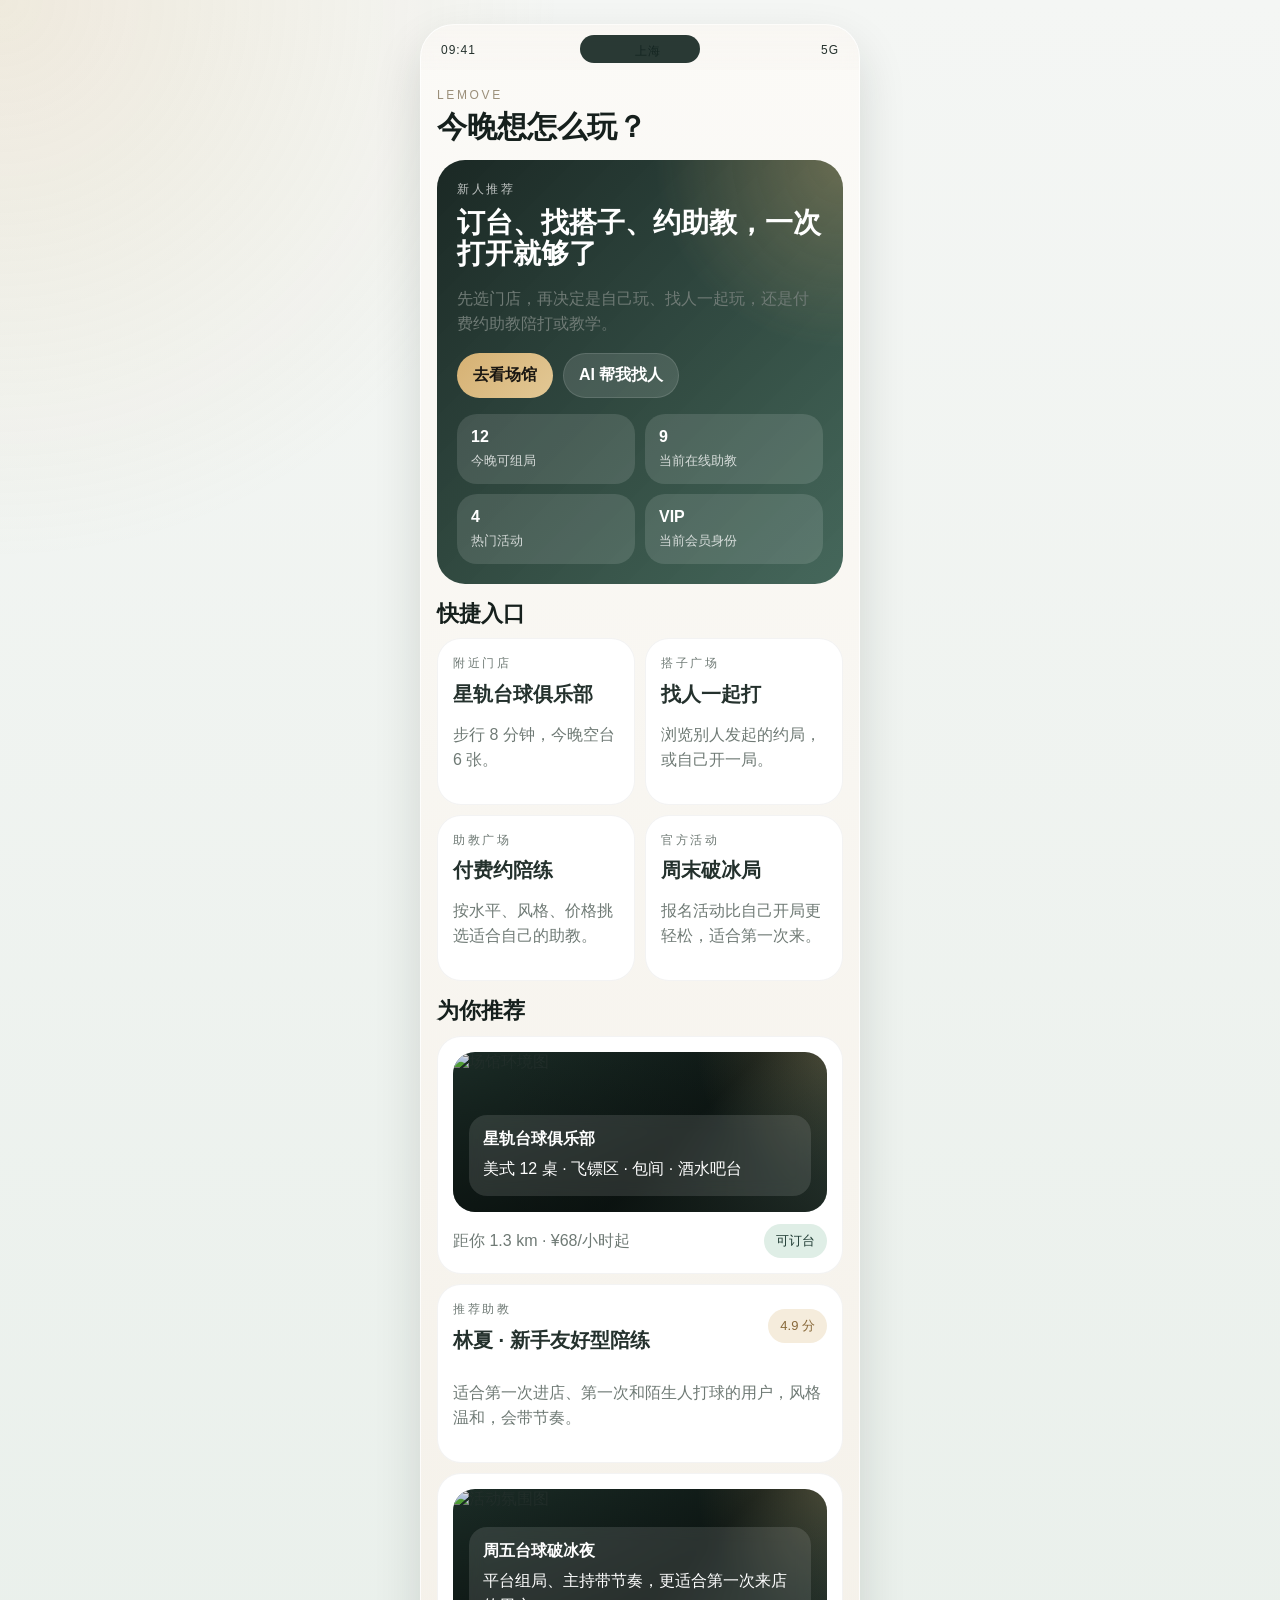
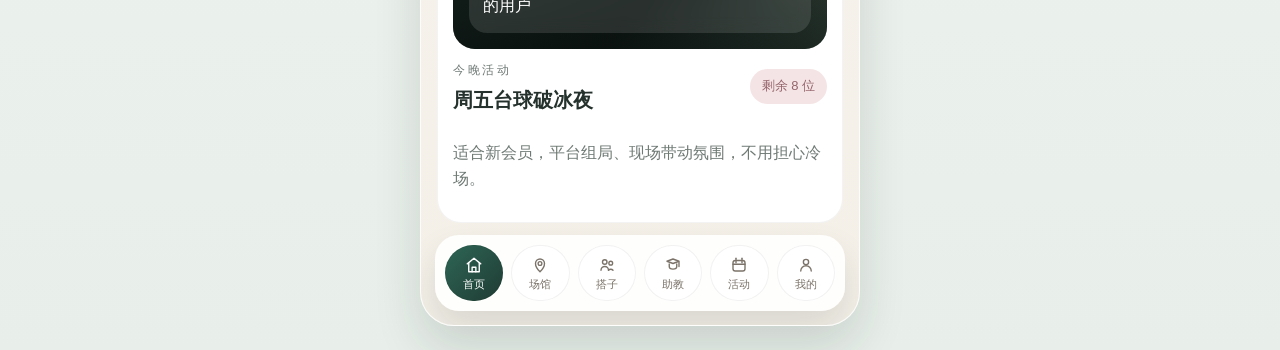
==== index.html @ 8aa1ec32 "just demo demo" ====
<!DOCTYPE html>
<html lang="zh-CN">
  <head>
    <meta charset="UTF-8" />
    <meta name="viewport" content="width=device-width, initial-scale=1.0, viewport-fit=cover" />
    <title>乐动平台 - 首页</title>
    <link rel="stylesheet" href="./app.css" />
  </head>
  <body data-page="home">
    <div class="demo-shell">
      <div class="phone">
        <div class="statusbar">
          <span>09:41</span>
          <span>上海</span>
          <span>5G</span>
        </div>
        <main class="page">
          <header class="page-head">
            <div class="page-title-wrap">
              <p class="eyebrow">LeMove</p>
              <h1>今晚想怎么玩？</h1>
            </div>
          </header>

          <section class="hero-card">
            <p class="eyebrow" style="color: rgba(255,255,255,0.72)">新人推荐</p>
            <h2>订台、找搭子、约助教，一次打开就够了</h2>
            <p>先选门店，再决定是自己玩、找人一起玩，还是付费约助教陪打或教学。</p>
            <div class="hero-actions">
              <a class="primary-btn" href="venues.html">去看场馆</a>
              <a class="ghost-btn" href="ai-match.html">AI 帮我找人</a>
            </div>
            <div class="metrics">
              <div class="metric">
                <strong>12</strong>
                <span>今晚可组局</span>
              </div>
              <div class="metric">
                <strong>9</strong>
                <span>当前在线助教</span>
              </div>
              <div class="metric">
                <strong>4</strong>
                <span>热门活动</span>
              </div>
              <div class="metric">
                <strong>VIP</strong>
                <span>当前会员身份</span>
              </div>
            </div>
          </section>

          <section class="section">
            <div class="section-head">
              <h2 class="section-title">快捷入口</h2>
            </div>
            <div class="quick-grid">
              <a class="card" href="venue-detail.html">
                <p class="meta-label">附近门店</p>
                <h3 class="card-title">星轨台球俱乐部</h3>
                <p>步行 8 分钟，今晚空台 6 张。</p>
              </a>
              <a class="card" href="buddies.html">
                <p class="meta-label">搭子广场</p>
                <h3 class="card-title">找人一起打</h3>
                <p>浏览别人发起的约局，或自己开一局。</p>
              </a>
              <a class="card" href="coaches.html">
                <p class="meta-label">助教广场</p>
                <h3 class="card-title">付费约陪练</h3>
                <p>按水平、风格、价格挑选适合自己的助教。</p>
              </a>
              <a class="card" href="events.html">
                <p class="meta-label">官方活动</p>
                <h3 class="card-title">周末破冰局</h3>
                <p>报名活动比自己开局更轻松，适合第一次来。</p>
              </a>
            </div>
          </section>

          <section class="section">
            <div class="section-head">
              <h2 class="section-title">为你推荐</h2>
            </div>
            <div class="list-stack">
              <a class="list-card" href="venue-detail.html">
                <div class="cover has-image">
                  <img src="../assets/lounge.jpeg" alt="场馆环境图" />
                  <div class="cover-inner">
                    <div class="overlay-card">
                      <strong>星轨台球俱乐部</strong>
                      <p>美式 12 桌 · 飞镖区 · 包间 · 酒水吧台</p>
                    </div>
                  </div>
                </div>
                <div class="info-row">
                  <span>距你 1.3 km · ¥68/小时起</span>
                  <span class="pill green">可订台</span>
                </div>
              </a>

              <a class="list-card" href="coach-detail.html">
                <div class="info-row">
                  <div>
                    <p class="meta-label">推荐助教</p>
                    <h3>林夏 · 新手友好型陪练</h3>
                  </div>
                  <span class="pill gold">4.9 分</span>
                </div>
                <p>适合第一次进店、第一次和陌生人打球的用户，风格温和，会带节奏。</p>
              </a>

              <a class="list-card" href="event-detail.html">
                <div class="cover has-image">
                  <img src="../assets/lamp.jpeg" alt="活动氛围图" />
                  <div class="cover-inner">
                    <div class="overlay-card">
                      <strong>周五台球破冰夜</strong>
                      <p>平台组局、主持带节奏，更适合第一次来店的用户</p>
                    </div>
                  </div>
                </div>
                <div class="info-row">
                  <div>
                    <p class="meta-label">今晚活动</p>
                    <h3>周五台球破冰夜</h3>
                  </div>
                  <span class="pill rose">剩余 8 位</span>
                </div>
                <p>适合新会员，平台组局、现场带动氛围，不用担心冷场。</p>
              </a>
            </div>
          </section>
        </main>

        <nav class="tabbar">
          <a class="tab" data-tab="home" href="index.html">首页</a>
          <a class="tab" data-tab="venues" href="venues.html">场馆</a>
          <a class="tab" data-tab="buddies" href="buddies.html">搭子</a>
          <a class="tab" data-tab="coaches" href="coaches.html">助教</a>
          <a class="tab" data-tab="events" href="events.html">活动</a>
          <a class="tab" data-tab="profile" href="profile.html">我的</a>
        </nav>
      </div>
    </div>
    <div class="toast" id="toast"></div>
    <script src="./app.js"></script>
  </body>
</html>
---- app.css ----
:root {
  --bg: #edf2ee;
  --paper: #f8f6f2;
  --surface: #ffffff;
  --surface-soft: #f2eee8;
  --ink: #16201d;
  --text: #24312d;
  --muted: #6f7a75;
  --line: #dde4de;
  --green-900: #122420;
  --green-700: #1f3b33;
  --green-500: #2e6655;
  --green-100: #dfeee6;
  --gold-500: #d6b173;
  --gold-100: #f5ecdc;
  --rose-100: #f5e4e5;
  --blue-100: #e1eef6;
  --shadow: 0 22px 48px rgba(24, 34, 31, 0.14);
}

* {
  box-sizing: border-box;
}

html,
body {
  margin: 0;
  min-height: 100%;
  background:
    radial-gradient(circle at top left, rgba(214, 177, 115, 0.18), transparent 24%),
    linear-gradient(180deg, #f4f6f4, #e8efea);
  color: var(--text);
  font-family: -apple-system, BlinkMacSystemFont, "Segoe UI", "PingFang SC", "Hiragino Sans GB",
    "Microsoft YaHei", sans-serif;
}

body {
  padding: 24px;
}

a {
  color: inherit;
  text-decoration: none;
}

button,
select {
  font: inherit;
}

.demo-shell {
  max-width: 440px;
  margin: 0 auto;
}

.phone {
  position: relative;
  min-height: calc(100vh - 48px);
  background: linear-gradient(180deg, #fbfaf7, #f4f0e8);
  border-radius: 34px;
  overflow: hidden;
  box-shadow: var(--shadow);
  border: 1px solid rgba(255, 255, 255, 0.8);
}

.phone::before {
  content: "";
  position: absolute;
  top: 10px;
  left: 50%;
  transform: translateX(-50%);
  width: 120px;
  height: 28px;
  border-radius: 999px;
  background: rgba(18, 36, 32, 0.9);
  z-index: 10;
}

.statusbar {
  position: sticky;
  top: 0;
  z-index: 8;
  display: flex;
  justify-content: space-between;
  padding: 18px 20px 10px;
  font-size: 12px;
  letter-spacing: 0.08em;
  background: linear-gradient(180deg, rgba(248, 246, 242, 0.94), rgba(248, 246, 242, 0.54));
  backdrop-filter: blur(10px);
}

.page {
  padding: 18px 16px 102px;
}

.page-head {
  display: flex;
  align-items: flex-start;
  justify-content: space-between;
  gap: 12px;
  margin-bottom: 16px;
}

.page-head.with-back {
  justify-content: flex-start;
  align-items: flex-start;
}

.page-title-wrap {
  flex: 1;
  min-width: 0;
}

.page-head h1,
.section-title,
.hero-card h2 {
  margin: 0;
  color: var(--ink);
  line-height: 1.12;
}

.page-head h1 {
  font-size: 30px;
}

.eyebrow,
.meta-label {
  margin: 0 0 8px;
  font-size: 12px;
  text-transform: uppercase;
  letter-spacing: 0.22em;
  color: #9b8f7a;
}

.subcopy,
.muted,
.card p,
.list-card p,
.hero-card p,
.detail-copy,
.info-row span,
.review-card p {
  color: var(--muted);
  line-height: 1.6;
}

.icon-btn,
.chip,
.tab,
.ghost-btn,
.primary-btn,
.secondary-btn,
.slot,
.seg-btn {
  border-radius: 999px;
  border: none;
  transition: transform 160ms ease, background 160ms ease, color 160ms ease;
}

.icon-btn,
.chip,
.tab,
.ghost-btn,
.secondary-btn,
.slot,
.seg-btn {
  background: var(--surface);
  color: var(--text);
  box-shadow: inset 0 0 0 1px rgba(22, 32, 29, 0.06);
}

.icon-btn,
.ghost-btn,
.primary-btn,
.secondary-btn,
.chip,
.slot,
.seg-btn {
  cursor: pointer;
}

.icon-btn:hover,
.ghost-btn:hover,
.primary-btn:hover,
.secondary-btn:hover,
.chip:hover,
.slot:hover,
.seg-btn:hover,
.tab:hover {
  transform: translateY(-1px);
}

.icon-btn {
  width: 42px;
  height: 42px;
  display: inline-flex;
  align-items: center;
  justify-content: center;
  padding: 0;
  font-size: 18px;
}

.ui-icon {
  width: 20px;
  height: 20px;
  display: inline-flex;
  align-items: center;
  justify-content: center;
  flex: 0 0 20px;
}

.ui-icon svg {
  width: 100%;
  height: 100%;
  stroke: currentColor;
  fill: none;
  stroke-width: 1.85;
  stroke-linecap: round;
  stroke-linejoin: round;
}

.hero-card {
  padding: 20px;
  border-radius: 28px;
  color: #fff;
  background:
    radial-gradient(circle at top right, rgba(214, 177, 115, 0.34), transparent 32%),
    linear-gradient(135deg, rgba(17, 31, 27, 0.96), rgba(44, 84, 70, 0.88));
}

.hero-card h2 {
  color: #fff;
  font-size: 28px;
}

.hero-actions,
.quick-grid,
.metrics,
.chip-row,
.section-stack,
.times,
.service-list,
.review-list,
.list-stack,
.form-grid,
.dual-actions,
.mini-tabs,
.badge-row {
  display: flex;
  gap: 10px;
  flex-wrap: wrap;
}

.hero-actions {
  margin-top: 16px;
}

.quick-grid,
.metrics,
.service-list {
  display: grid;
  grid-template-columns: repeat(2, minmax(0, 1fr));
}

.metrics {
  margin-top: 16px;
  gap: 10px;
}

.metric {
  padding: 14px;
  border-radius: 20px;
  background: rgba(255, 255, 255, 0.12);
}

.metric strong,
.price-card strong,
.profile-badge strong,
.summary-card strong,
.review-score strong {
  display: block;
}

.metric span {
  display: block;
  margin-top: 6px;
  color: rgba(255, 255, 255, 0.76);
  font-size: 13px;
}

.primary-btn,
.secondary-btn,
.ghost-btn {
  padding: 12px 16px;
  font-weight: 600;
}

.primary-btn {
  background: linear-gradient(135deg, var(--gold-500), #e2c895);
  color: #1a1712;
}

.secondary-btn {
  background: var(--green-100);
  color: var(--green-700);
}

.ghost-btn {
  background: rgba(255, 255, 255, 0.12);
  color: #fff;
  box-shadow: inset 0 0 0 1px rgba(255, 255, 255, 0.12);
}

.section {
  margin-top: 18px;
}

.section-head {
  display: flex;
  justify-content: space-between;
  gap: 12px;
  align-items: center;
  margin-bottom: 12px;
}

.section-title {
  font-size: 22px;
}

.chip {
  padding: 10px 14px;
}

.chip.active,
.slot.active,
.seg-btn.active {
  background: linear-gradient(135deg, var(--green-500), var(--green-700));
  color: #fff;
  box-shadow: none;
}

.card,
.list-card,
.summary-card,
.price-card,
.review-card {
  padding: 16px;
  border-radius: 24px;
  background: var(--surface);
  box-shadow: inset 0 0 0 1px rgba(22, 32, 29, 0.05);
}

.card.dark {
  background: linear-gradient(135deg, var(--green-900), var(--green-700));
  color: #fff;
}

.card.dark p,
.card.dark .muted {
  color: rgba(255, 255, 255, 0.78);
}

.card-title,
.list-card h3,
.summary-card h3,
.price-card h3,
.review-card h3 {
  margin: 0;
  font-size: 20px;
  line-height: 1.2;
}

.list-stack {
  flex-direction: column;
}

.list-card {
  display: grid;
  gap: 12px;
}

.info-row {
  display: flex;
  justify-content: space-between;
  gap: 12px;
  align-items: center;
}

.pill {
  display: inline-flex;
  padding: 7px 12px;
  border-radius: 999px;
  background: var(--surface-soft);
  color: var(--text);
  font-size: 13px;
}

.pill.gold {
  background: var(--gold-100);
  color: #88693a;
}

.pill.green {
  background: var(--green-100);
  color: var(--green-700);
}

.pill.rose {
  background: var(--rose-100);
  color: #94646b;
}

.pill.blue {
  background: var(--blue-100);
  color: #537389;
}

.cover {
  min-height: 160px;
  border-radius: 22px;
  position: relative;
  overflow: hidden;
  background:
    radial-gradient(circle at top right, rgba(214, 177, 115, 0.25), transparent 32%),
    linear-gradient(135deg, #1d2f29, #0f1916 58%, #44584d);
}

.cover.alt {
  background:
    radial-gradient(circle at top left, rgba(217, 143, 144, 0.24), transparent 30%),
    linear-gradient(135deg, #202828, #111918 58%, #30453e);
}

.cover.soft {
  background:
    radial-gradient(circle at top left, rgba(214, 177, 115, 0.2), transparent 28%),
    linear-gradient(135deg, #efe8db, #f8f6f2);
}

.cover-inner {
  height: 100%;
  padding: 16px;
  display: flex;
  align-items: end;
  position: relative;
  z-index: 2;
}

.cover img {
  position: absolute;
  inset: 0;
  width: 100%;
  height: 100%;
  object-fit: cover;
}

.cover.has-image::after {
  content: "";
  position: absolute;
  inset: 0;
  background: linear-gradient(180deg, rgba(8, 14, 12, 0.08), rgba(8, 14, 12, 0.64));
  z-index: 1;
}

.overlay-card {
  width: 100%;
  padding: 14px;
  border-radius: 18px;
  background: rgba(255, 255, 255, 0.12);
  color: #fff;
  backdrop-filter: blur(8px);
}

.cover.soft .overlay-card {
  background: rgba(255, 255, 255, 0.84);
  color: var(--ink);
}

.image-grid {
  display: grid;
  grid-template-columns: repeat(3, minmax(0, 1fr));
  gap: 10px;
}

.image-tile {
  height: 104px;
  border-radius: 18px;
  overflow: hidden;
  background: var(--surface);
  box-shadow: inset 0 0 0 1px rgba(22, 32, 29, 0.05);
}

.image-tile img {
  width: 100%;
  height: 100%;
  object-fit: cover;
  display: block;
}

.overlay-card p {
  margin: 6px 0 0;
  color: inherit;
}

.slots,
.mini-tabs {
  display: flex;
  gap: 10px;
  flex-wrap: wrap;
}

.slot,
.seg-btn {
  padding: 10px 14px;
}

.price-grid,
.summary-grid {
  display: grid;
  grid-template-columns: repeat(2, minmax(0, 1fr));
  gap: 12px;
}

.price-card {
  background: #fffdf9;
}

.summary-card {
  background: #f6f3ec;
}

.profile-head {
  display: flex;
  justify-content: space-between;
  gap: 12px;
  align-items: center;
}

.avatar {
  width: 68px;
  height: 68px;
  border-radius: 22px;
  display: grid;
  place-items: center;
  background: linear-gradient(135deg, var(--green-500), var(--green-700));
  color: #fff;
  font-weight: 700;
  font-size: 24px;
}

.profile-badge {
  padding: 14px 16px;
  border-radius: 22px;
  background: linear-gradient(135deg, #f4ead8, #fff8ec);
}

.profile-badge span {
  display: block;
  margin-top: 6px;
  color: #7c705f;
}

.review-list {
  flex-direction: column;
}

.review-card {
  display: grid;
  gap: 10px;
}

.review-score {
  display: flex;
  justify-content: space-between;
  align-items: center;
}

.form-grid {
  flex-direction: column;
}

.field {
  display: grid;
  gap: 8px;
}

.field label {
  font-size: 14px;
  color: var(--muted);
}

.field input,
.field textarea,
.field select {
  width: 100%;
  border: none;
  border-radius: 18px;
  padding: 14px 16px;
  background: #fff;
  box-shadow: inset 0 0 0 1px rgba(22, 32, 29, 0.06);
  color: var(--text);
}

.field textarea {
  min-height: 96px;
  resize: vertical;
}

.tabbar {
  position: absolute;
  inset: auto 14px 14px 14px;
  display: grid;
  grid-template-columns: repeat(6, 1fr);
  gap: 8px;
  padding: 10px;
  border-radius: 24px;
  background: rgba(255, 255, 255, 0.92);
  box-shadow: 0 18px 34px rgba(17, 31, 27, 0.12);
}

.tab {
  min-height: 56px;
  padding: 8px 4px;
  display: flex;
  flex-direction: column;
  align-items: center;
  justify-content: center;
  gap: 4px;
  text-align: center;
  font-size: 11px;
  line-height: 1.1;
  color: #7b7369;
}

.tab .ui-icon {
  width: 18px;
  height: 18px;
  flex-basis: 18px;
}

.tab-label {
  white-space: nowrap;
}

.tab.active {
  background: linear-gradient(135deg, var(--green-500), var(--green-700));
  color: #fff;
}

.toast {
  position: fixed;
  left: 50%;
  bottom: 110px;
  transform: translateX(-50%) translateY(20px);
  max-width: calc(100% - 48px);
  padding: 12px 16px;
  background: rgba(22, 32, 29, 0.92);
  color: #fff;
  border-radius: 16px;
  font-size: 14px;
  opacity: 0;
  pointer-events: none;
  transition: 180ms ease;
  z-index: 20;
}

.toast.visible {
  opacity: 1;
  transform: translateX(-50%) translateY(0);
}

@media (max-width: 520px) {
  body {
    padding: 0;
  }

  .demo-shell {
    max-width: none;
  }

  .phone {
    min-height: 100vh;
    border-radius: 0;
  }

  .phone::before {
    top: 8px;
  }
}
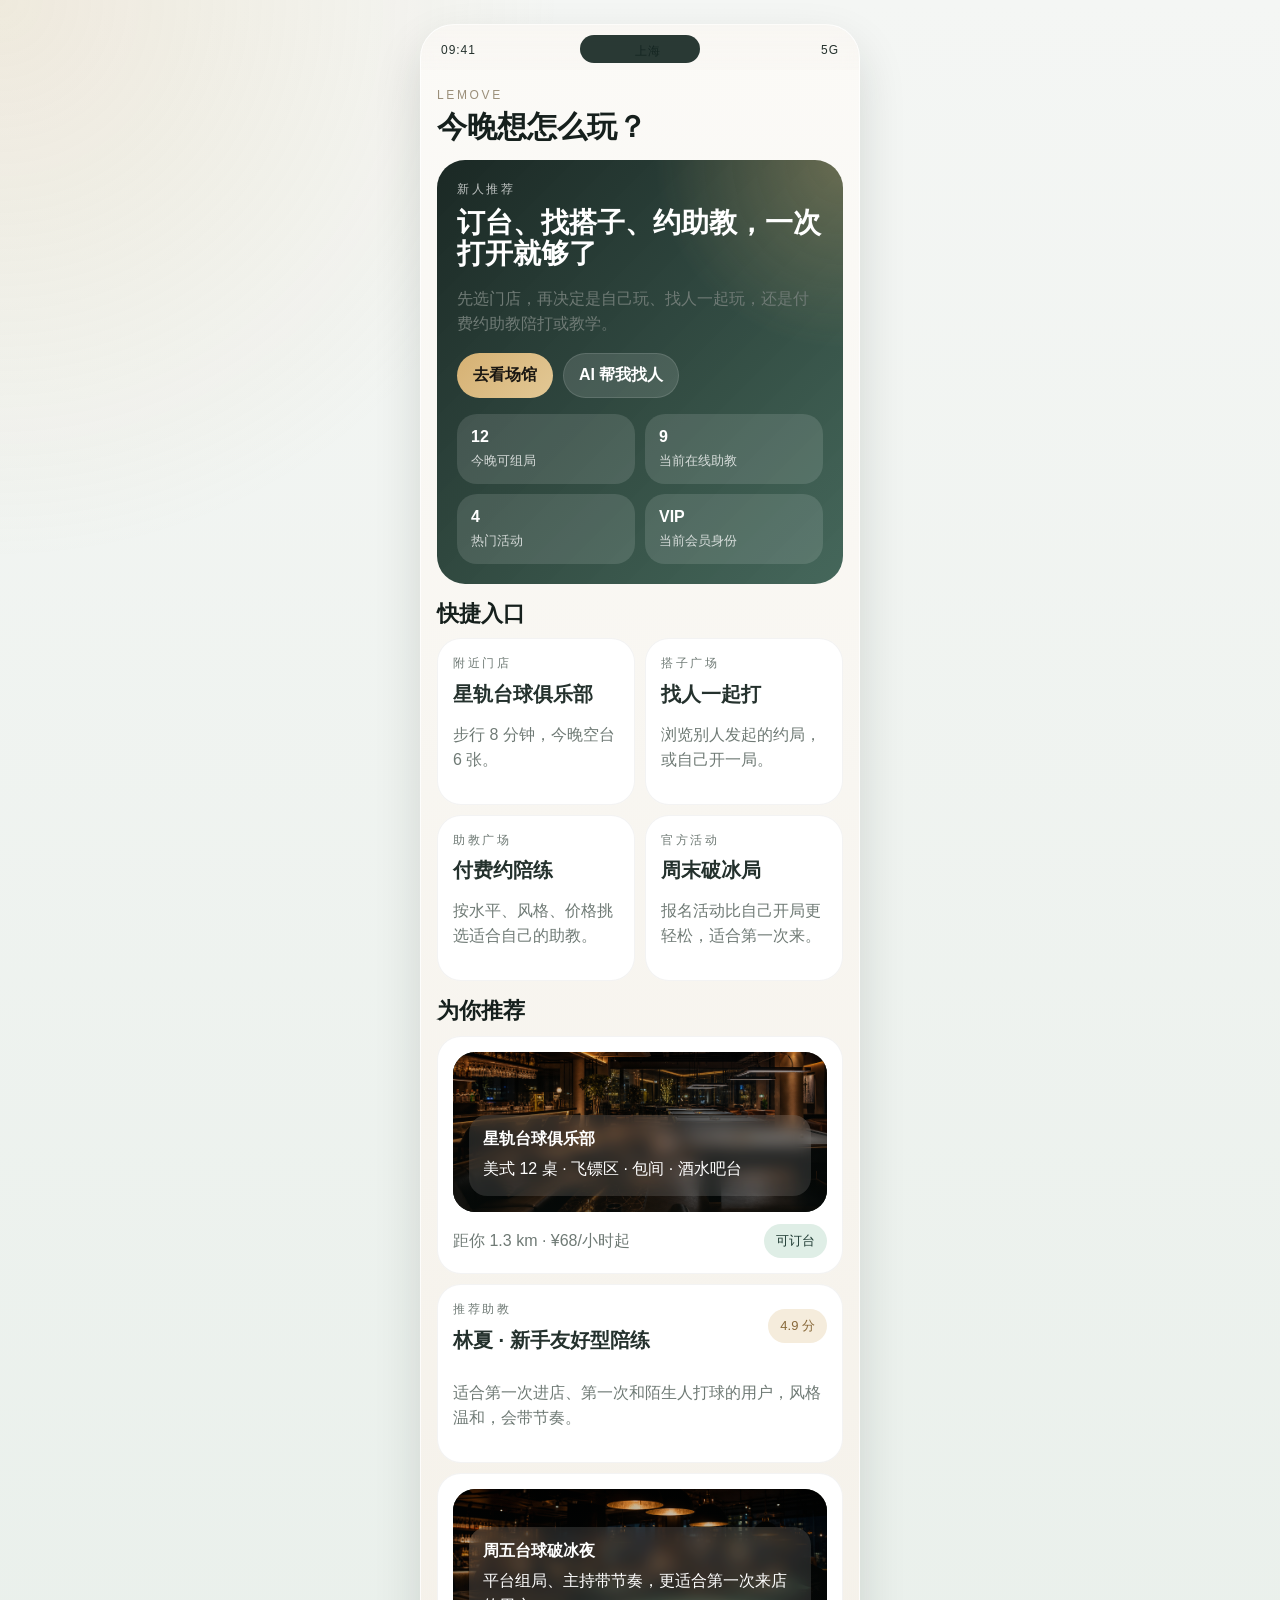
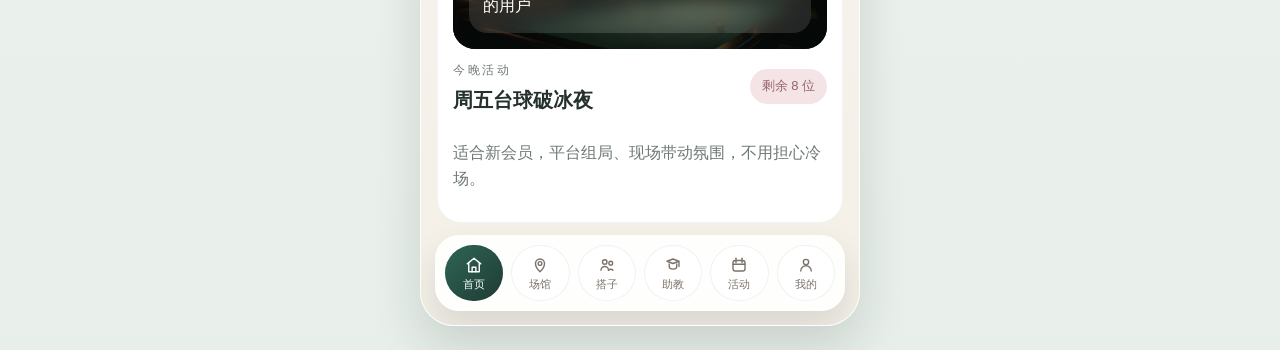
==== commit 8095ae96: "just demo 1.0.2" ====
--- a/index.html
+++ b/index.html
@@ -85,7 +85,7 @@
             <div class="list-stack">
               <a class="list-card" href="venue-detail.html">
                 <div class="cover has-image">
-                  <img src="../assets/lounge.jpeg" alt="场馆环境图" />
+                  <img src="./lounge.png" alt="场馆环境图" />
                   <div class="cover-inner">
                     <div class="overlay-card">
                       <strong>星轨台球俱乐部</strong>
@@ -112,7 +112,7 @@
 
               <a class="list-card" href="event-detail.html">
                 <div class="cover has-image">
-                  <img src="../assets/lamp.jpeg" alt="活动氛围图" />
+                  <img src="./lamp.png" alt="活动氛围图" />
                   <div class="cover-inner">
                     <div class="overlay-card">
                       <strong>周五台球破冰夜</strong>
--- a/app.css
+++ b/app.css
@@ -630,6 +630,7 @@
   font-size: 11px;
   line-height: 1.1;
   color: #7b7369;
+  min-width: 0;
 }
 
 .tab .ui-icon {
@@ -687,3 +688,28 @@
     top: 8px;
   }
 }
+
+@media (max-width: 420px) {
+  .page {
+    padding-bottom: 150px;
+  }
+
+  .tabbar {
+    grid-template-columns: repeat(3, minmax(0, 1fr));
+    gap: 10px 8px;
+    padding: 12px;
+  }
+
+  .tab {
+    min-height: 50px;
+    padding: 8px 2px;
+    border-radius: 18px;
+    font-size: 10px;
+  }
+
+  .tab .ui-icon {
+    width: 16px;
+    height: 16px;
+    flex-basis: 16px;
+  }
+}
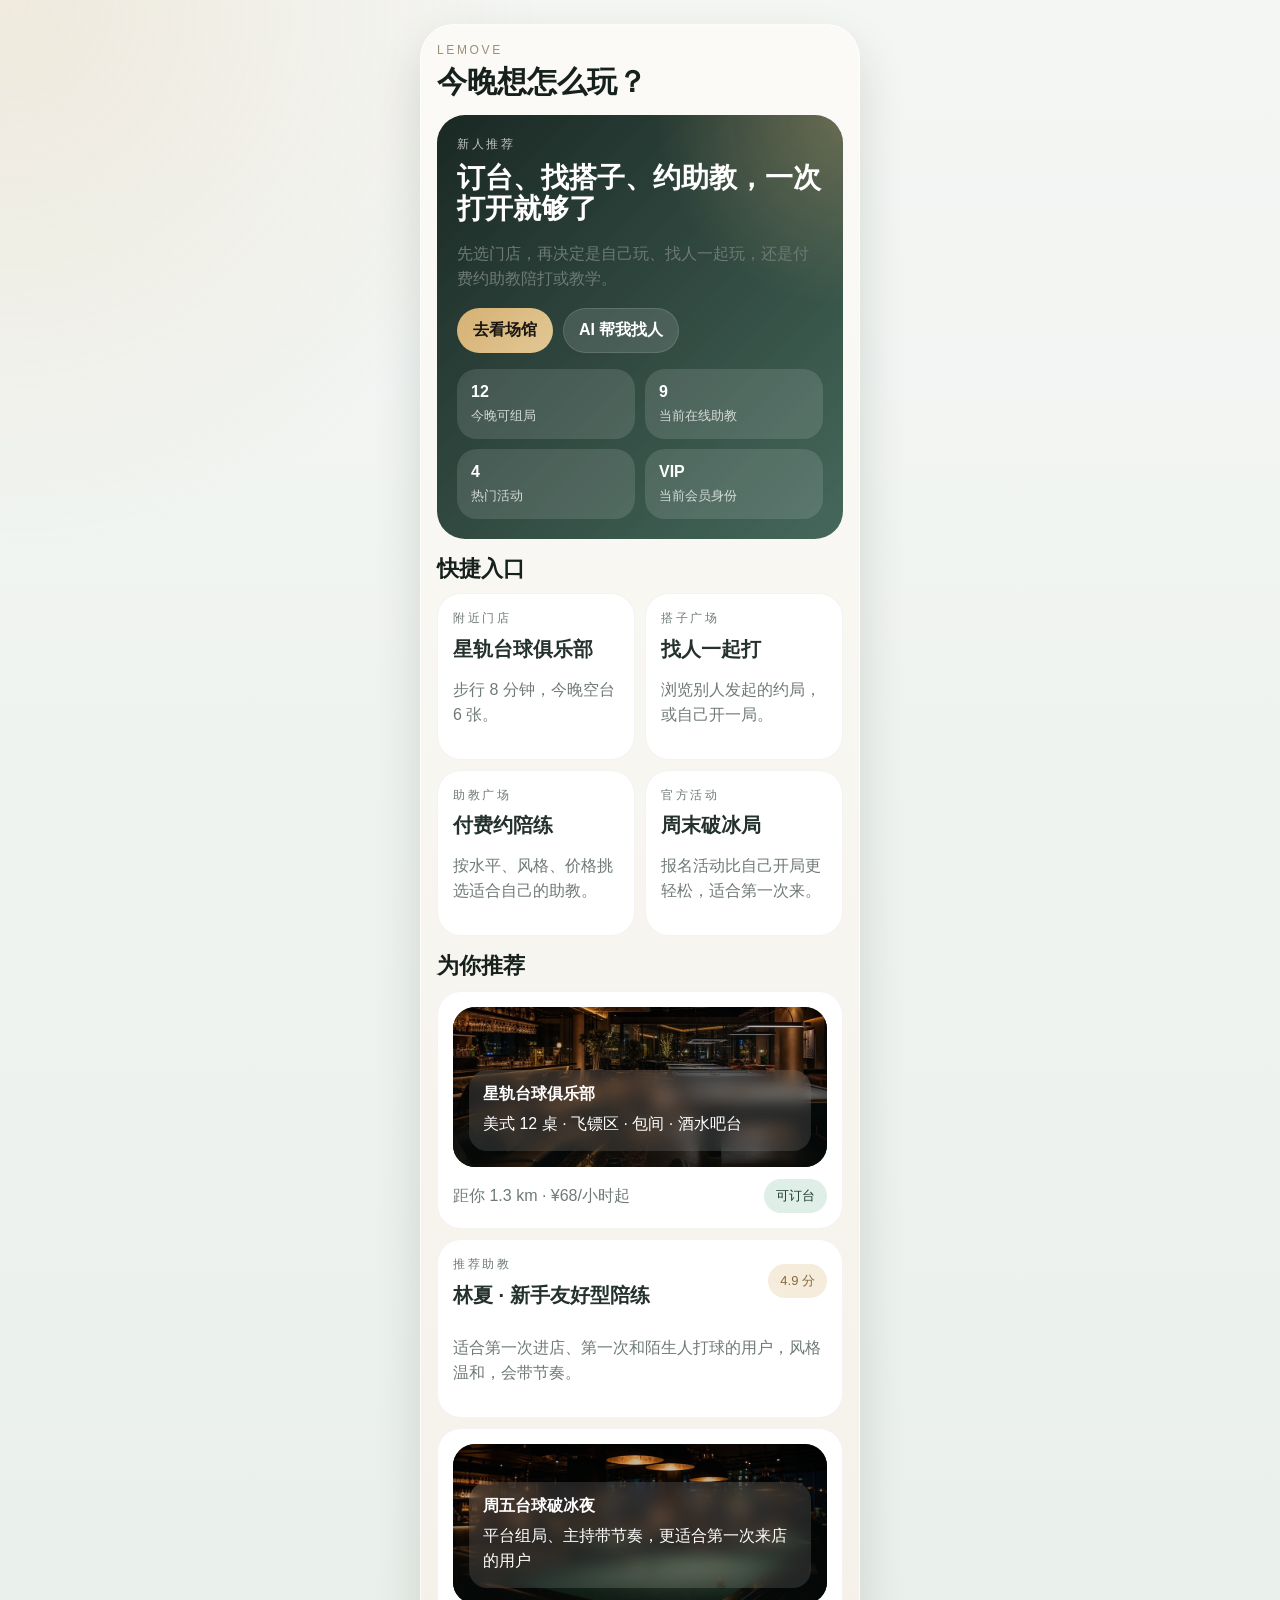
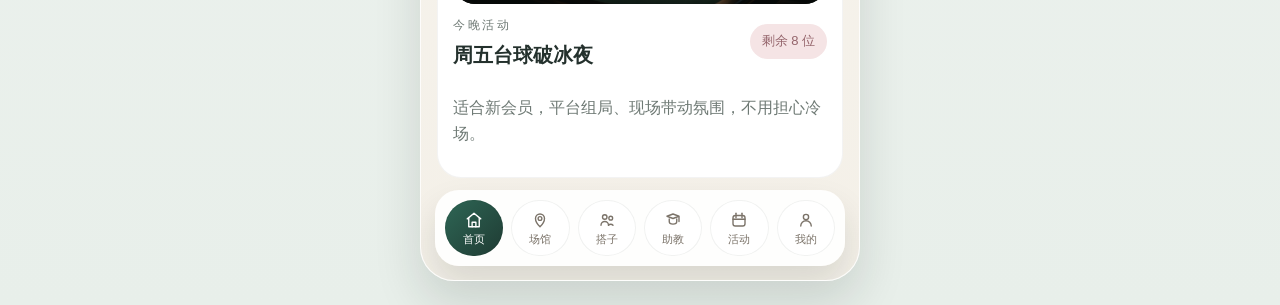
==== commit b6cd7f19: "demo 1.0.3" ====
--- a/index.html
+++ b/index.html
@@ -9,11 +9,6 @@
   <body data-page="home">
     <div class="demo-shell">
       <div class="phone">
-        <div class="statusbar">
-          <span>09:41</span>
-          <span>上海</span>
-          <span>5G</span>
-        </div>
         <main class="page">
           <header class="page-head">
             <div class="page-title-wrap">
@@ -85,7 +80,7 @@
             <div class="list-stack">
               <a class="list-card" href="venue-detail.html">
                 <div class="cover has-image">
-                  <img src="./lounge.png" alt="场馆环境图" />
+                  <img src="./lounge.jpg" alt="场馆环境图" />
                   <div class="cover-inner">
                     <div class="overlay-card">
                       <strong>星轨台球俱乐部</strong>
@@ -112,7 +107,7 @@
 
               <a class="list-card" href="event-detail.html">
                 <div class="cover has-image">
-                  <img src="./lamp.png" alt="活动氛围图" />
+                  <img src="./lamp.jpg" alt="活动氛围图" />
                   <div class="cover-inner">
                     <div class="overlay-card">
                       <strong>周五台球破冰夜</strong>
--- a/app.css
+++ b/app.css
@@ -63,34 +63,8 @@
   border: 1px solid rgba(255, 255, 255, 0.8);
 }
 
-.phone::before {
-  content: "";
-  position: absolute;
-  top: 10px;
-  left: 50%;
-  transform: translateX(-50%);
-  width: 120px;
-  height: 28px;
-  border-radius: 999px;
-  background: rgba(18, 36, 32, 0.9);
-  z-index: 10;
-}
-
-.statusbar {
-  position: sticky;
-  top: 0;
-  z-index: 8;
-  display: flex;
-  justify-content: space-between;
-  padding: 18px 20px 10px;
-  font-size: 12px;
-  letter-spacing: 0.08em;
-  background: linear-gradient(180deg, rgba(248, 246, 242, 0.94), rgba(248, 246, 242, 0.54));
-  backdrop-filter: blur(10px);
-}
-
 .page {
-  padding: 18px 16px 102px;
+  padding: calc(18px + env(safe-area-inset-top, 0px)) 16px 102px;
 }
 
 .page-head {
@@ -683,10 +657,6 @@
     min-height: 100vh;
     border-radius: 0;
   }
-
-  .phone::before {
-    top: 8px;
-  }
 }
 
 @media (max-width: 420px) {
